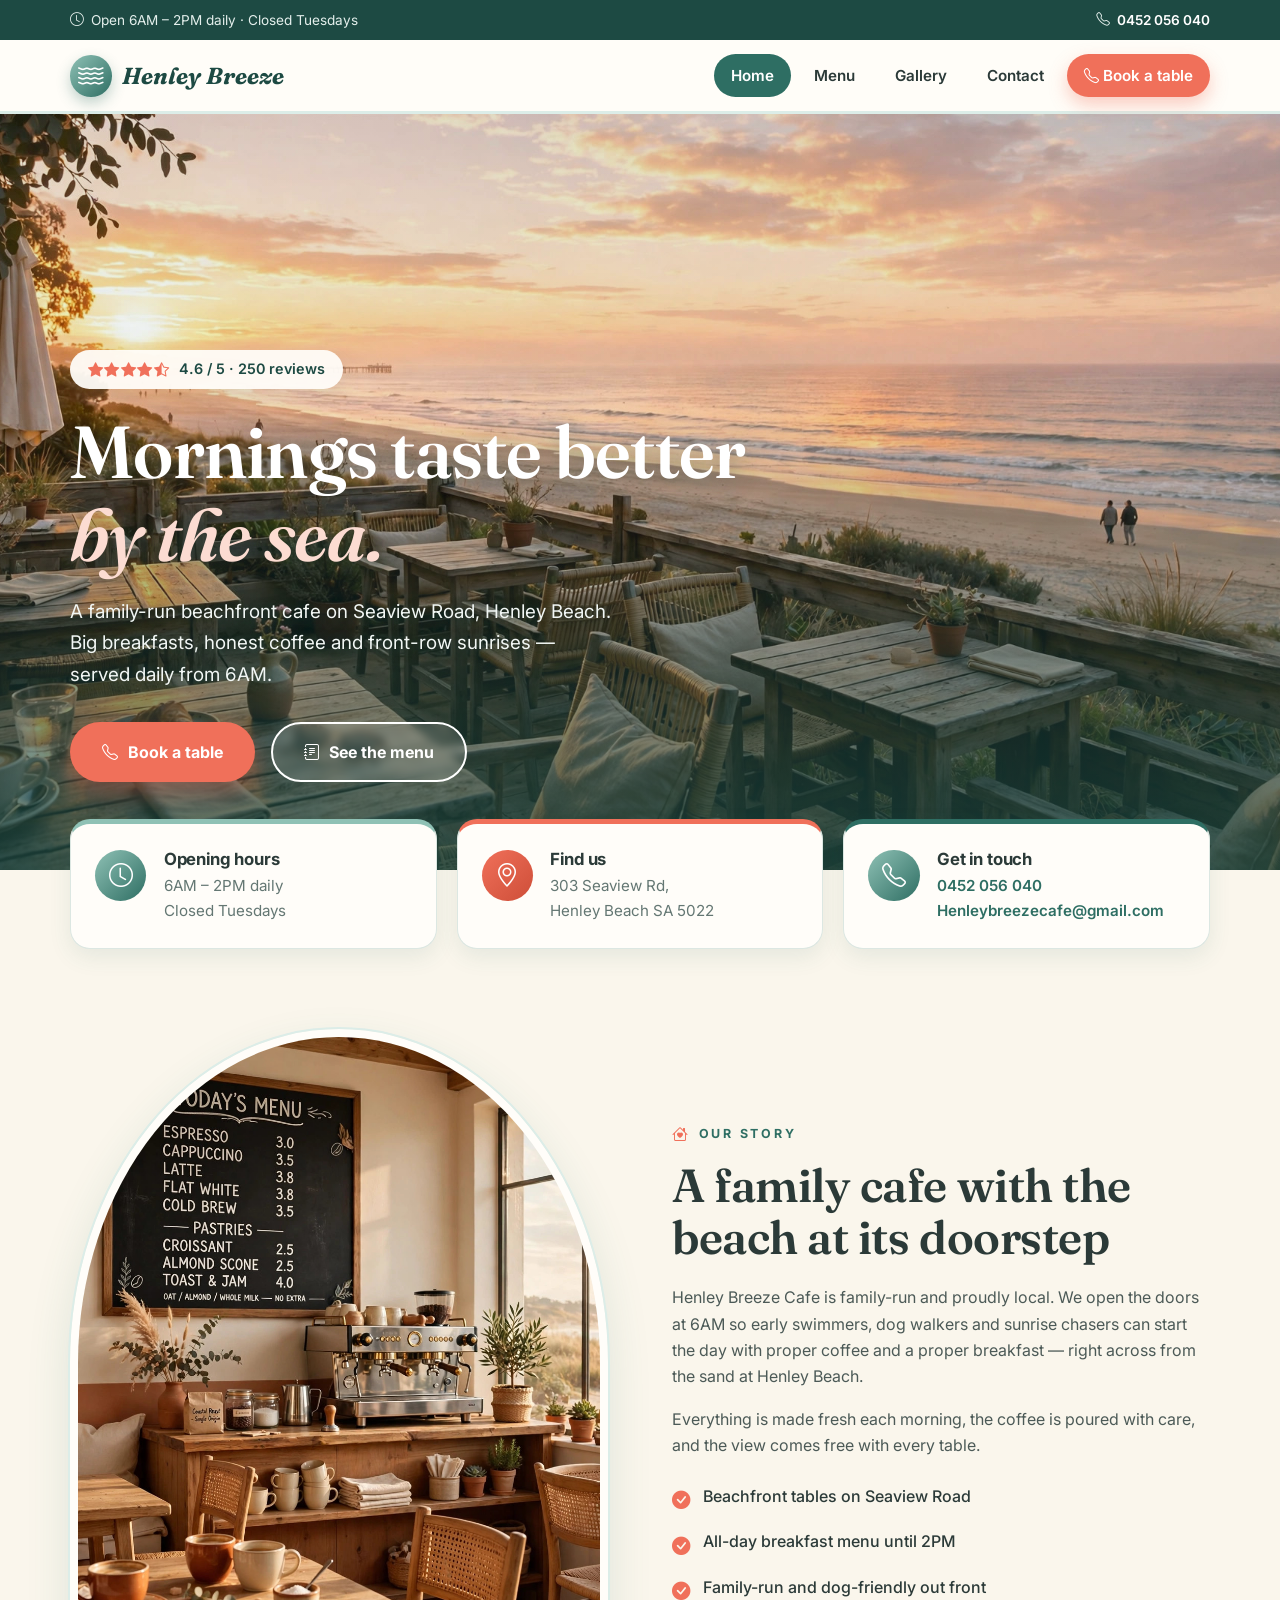
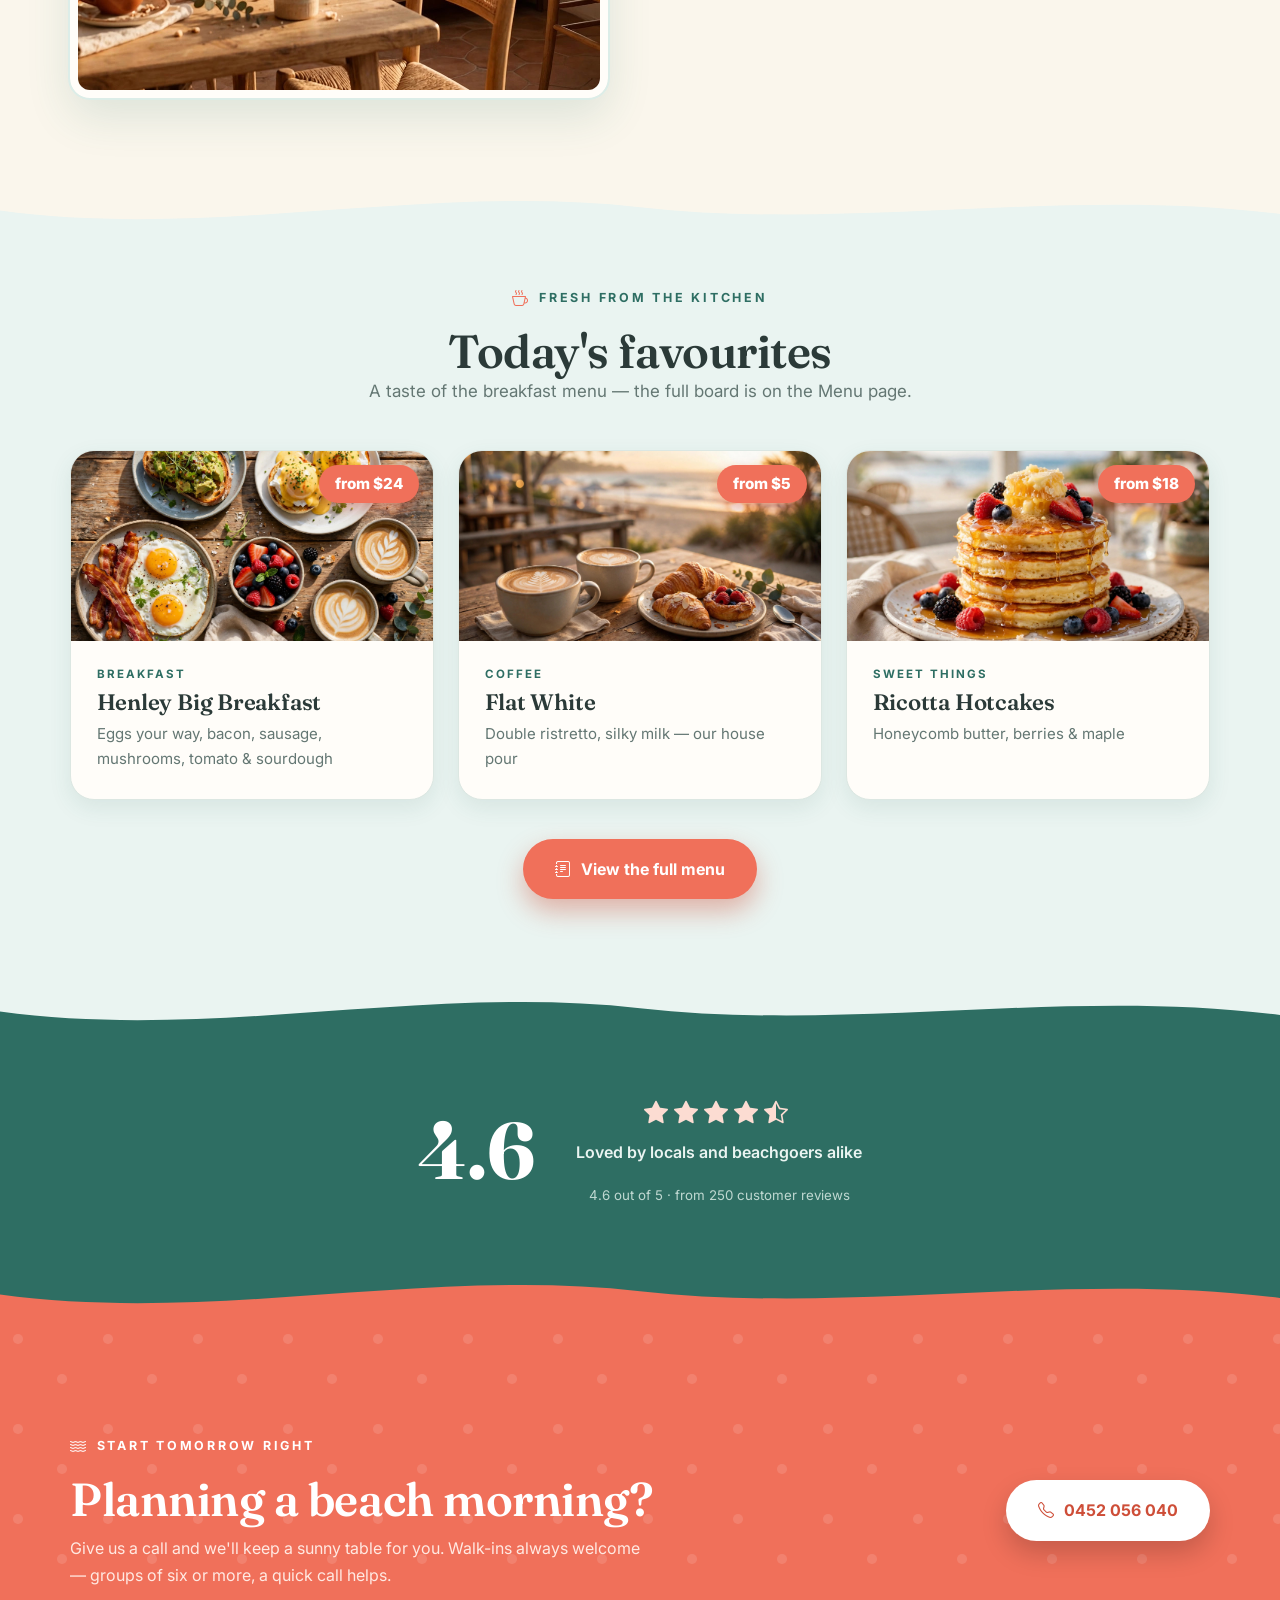
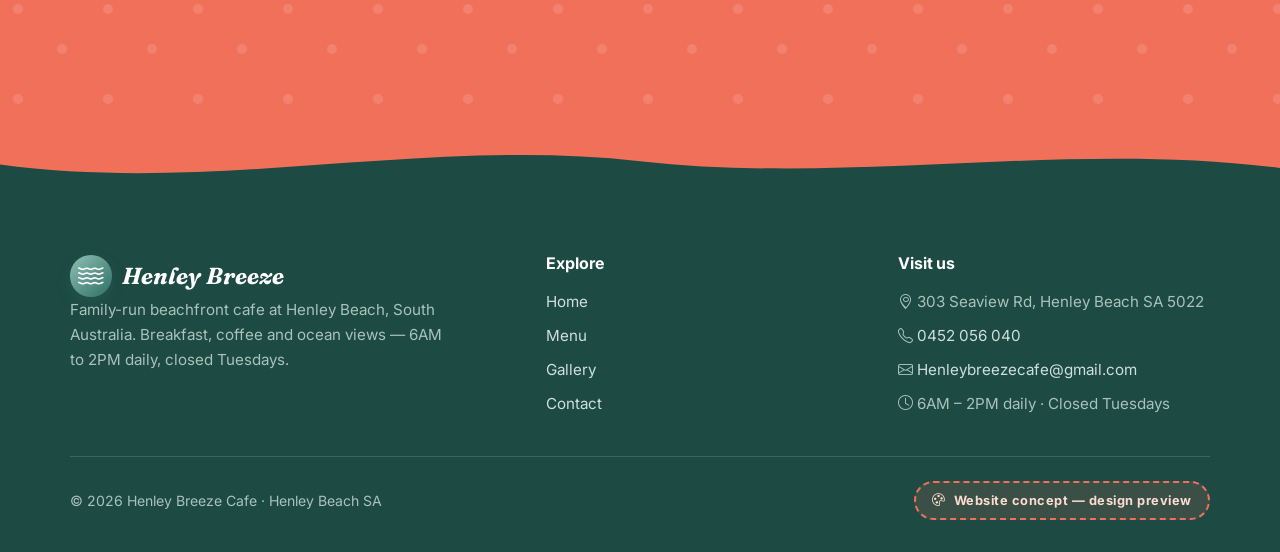
==== index.html @ fc6e66ce "Demo website concept for Henley Breeze Cafe (Henley Beach, SA)" ====
<!DOCTYPE html>
<html lang="en-AU">
<head>
  <meta charset="UTF-8">
  <meta name="viewport" content="width=device-width, initial-scale=1.0">
  <title>Henley Breeze Cafe — Beachfront Breakfast & Coffee | Henley Beach SA</title>
  <meta name="description" content="Henley Breeze Cafe is a family-run beachfront cafe at 303 Seaview Rd, Henley Beach SA. Open 6AM–2PM daily (closed Tuesdays). Breakfast, great coffee and ocean views. Rated 4.6/5 from 250 reviews.">
  <meta property="og:title" content="Henley Breeze Cafe — Beachfront Breakfast & Coffee">
  <meta property="og:description" content="Family-run beachfront cafe on Seaview Rd, Henley Beach. Open 6AM–2PM daily, closed Tuesdays. Rated 4.6/5 from 250 reviews.">
  <meta property="og:type" content="website">
  <meta property="og:image" content="images/hero-sunrise.jpg">
  <link rel="preconnect" href="https://fonts.googleapis.com">
  <link rel="preconnect" href="https://fonts.gstatic.com" crossorigin>
  <link href="https://fonts.googleapis.com/css2?family=Fraunces:ital,opsz,wght@0,9..144,400..700;1,9..144,400..700&family=Inter:wght@400;500;600;700&display=swap" rel="stylesheet">
  <link rel="stylesheet" href="https://cdn.jsdelivr.net/npm/bootstrap-icons@1.11.3/font/bootstrap-icons.min.css">
  <link rel="stylesheet" href="styles.css">
</head>
<body>

  <div class="topbar">
    <div class="container">
      <span><i class="bi bi-clock"></i> Open 6AM – 2PM daily · Closed Tuesdays</span>
      <span><i class="bi bi-telephone"></i> <a href="tel:+61452056040">0452 056 040</a></span>
    </div>
  </div>

  <header class="site-header">
    <div class="container">
      <nav class="nav" aria-label="Main navigation">
        <a class="brand" href="index.html"><i class="bi bi-water"></i> Henley Breeze</a>
        <button class="nav-toggle" aria-label="Open menu" aria-expanded="false"><i class="bi bi-list"></i></button>
        <ul class="nav-links">
          <li><a href="index.html" class="active" aria-current="page">Home</a></li>
          <li><a href="services.html">Menu</a></li>
          <li><a href="gallery.html">Gallery</a></li>
          <li><a href="contact.html">Contact</a></li>
          <li><a href="tel:+61452056040" class="nav-cta"><i class="bi bi-telephone"></i> <span class="cta-label">Book a table</span></a></li>
        </ul>
      </nav>
    </div>
  </header>

  <main>
    <!-- Hero -->
    <section class="hero" aria-label="Welcome to Henley Breeze Cafe">
      <div class="container">
        <div class="hero-content">
          <div class="hero-rating">
            <span class="stars" aria-hidden="true">
              <i class="bi bi-star-fill"></i><i class="bi bi-star-fill"></i><i class="bi bi-star-fill"></i><i class="bi bi-star-fill"></i><i class="bi bi-star-half"></i>
            </span>
            <span>4.6 / 5 · 250 reviews</span>
          </div>
          <h1>Mornings taste better <span class="accent">by the sea.</span></h1>
          <p class="lead">A family-run beachfront cafe on Seaview Road, Henley Beach. Big breakfasts, honest coffee and front-row sunrises — served daily from 6AM.</p>
          <div class="hero-actions">
            <a class="btn btn-primary" href="tel:+61452056040"><i class="bi bi-telephone"></i> Book a table</a>
            <a class="btn btn-ghost" href="services.html"><i class="bi bi-journal-text"></i> See the menu</a>
          </div>
        </div>
      </div>
    </section>

    <!-- Hours / location / contact strip -->
    <section class="info-strip" aria-label="Visit us">
      <div class="container">
        <div class="info-grid">
          <article class="info-card">
            <i class="bi bi-clock"></i>
            <div>
              <h3>Opening hours</h3>
              <p>6AM – 2PM daily<br>Closed Tuesdays</p>
            </div>
          </article>
          <article class="info-card">
            <i class="bi bi-geo-alt"></i>
            <div>
              <h3>Find us</h3>
              <p>303 Seaview Rd,<br>Henley Beach SA 5022</p>
            </div>
          </article>
          <article class="info-card">
            <i class="bi bi-telephone"></i>
            <div>
              <h3>Get in touch</h3>
              <p><a href="tel:+61452056040">0452 056 040</a><br><a href="mailto:Henleybreezecafe@gmail.com">Henleybreezecafe@gmail.com</a></p>
            </div>
          </article>
        </div>
      </div>
    </section>

    <!-- About -->
    <section class="section" aria-labelledby="about-heading">
      <div class="container">
        <div class="about-grid">
          <figure class="about-img">
            <img src="images/cafe-interior.jpg" alt="Warm morning light inside the Henley Breeze Cafe dining room" loading="lazy">
          </figure>
          <div class="about-copy">
            <span class="kicker"><i class="bi bi-house-heart"></i> Our story</span>
            <h2 id="about-heading">A family cafe with the beach at its doorstep</h2>
            <p>Henley Breeze Cafe is family-run and proudly local. We open the doors at 6AM so early swimmers, dog walkers and sunrise chasers can start the day with proper coffee and a proper breakfast — right across from the sand at Henley Beach.</p>
            <p>Everything is made fresh each morning, the coffee is poured with care, and the view comes free with every table.</p>
            <ul class="about-list">
              <li><i class="bi bi-check-circle-fill"></i> Beachfront tables on Seaview Road</li>
              <li><i class="bi bi-check-circle-fill"></i> All-day breakfast menu until 2PM</li>
              <li><i class="bi bi-check-circle-fill"></i> Family-run and dog-friendly out front</li>
            </ul>
          </div>
        </div>
      </div>
    </section>

    <!-- Featured menu cards -->
    <div class="wave-sep" style="color:#EAF4F1" aria-hidden="true"><svg viewBox="0 0 1440 70" preserveAspectRatio="none"><path fill="currentColor" d="M0,38 C240,72 480,6 720,34 C960,62 1200,10 1440,42 L1440,70 L0,70 Z"/></svg></div>
    <section class="section tint" aria-labelledby="menu-teaser-heading" style="padding-top:3rem;">
      <div class="container">
        <div class="section-head center">
          <span class="kicker"><i class="bi bi-cup-hot"></i> Fresh from the kitchen</span>
          <h2 id="menu-teaser-heading">Today's favourites</h2>
          <p>A taste of the breakfast menu — the full board is on the Menu page.</p>
        </div>
        <div class="menu-cards">
          <article class="menu-card">
            <div class="dish-img">
              <img src="images/breakfast-spread.jpg" alt="Breakfast plates with eggs, avocado on sourdough and flat white coffees" loading="lazy">
              <span class="dish-price">from $24</span>
            </div>
            <div class="dish-body">
              <span class="dish-tag">Breakfast</span>
              <h3>Henley Big Breakfast</h3>
              <p>Eggs your way, bacon, sausage, mushrooms, tomato &amp; sourdough</p>
            </div>
          </article>
          <article class="menu-card">
            <div class="dish-img">
              <img src="images/coffee-beach.jpg" alt="Flat white coffees and pastries on a table with the beach in the background" loading="lazy">
              <span class="dish-price">from $5</span>
            </div>
            <div class="dish-body">
              <span class="dish-tag">Coffee</span>
              <h3>Flat White</h3>
              <p>Double ristretto, silky milk — our house pour</p>
            </div>
          </article>
          <article class="menu-card">
            <div class="dish-img">
              <img src="images/hotcakes-berries.jpg" alt="Stack of ricotta hotcakes with berries, honeycomb butter and maple syrup" loading="lazy">
              <span class="dish-price">from $18</span>
            </div>
            <div class="dish-body">
              <span class="dish-tag">Sweet things</span>
              <h3>Ricotta Hotcakes</h3>
              <p>Honeycomb butter, berries &amp; maple</p>
            </div>
          </article>
        </div>
        <div class="menu-cta">
          <a class="btn btn-primary" href="services.html"><i class="bi bi-journal-text"></i> View the full menu</a>
        </div>
      </div>
    </section>
    <div class="wave-sep" style="color:#2E6E63;background:#EAF4F1" aria-hidden="true"><svg viewBox="0 0 1440 70" preserveAspectRatio="none"><path fill="currentColor" d="M0,38 C240,72 480,6 720,34 C960,62 1200,10 1440,42 L1440,70 L0,70 Z"/></svg></div>

    <!-- Rating band -->
    <section class="rating-band" aria-label="Customer rating">
      <div class="container rating-inner">
        <div class="rating-score">4.6</div>
        <div class="rating-detail">
          <div class="stars" aria-label="Rated 4.6 out of 5 stars">
            <i class="bi bi-star-fill"></i><i class="bi bi-star-fill"></i><i class="bi bi-star-fill"></i><i class="bi bi-star-fill"></i><i class="bi bi-star-half"></i>
          </div>
          <p>Loved by locals and beachgoers alike</p>
          <small>4.6 out of 5 · from 250 customer reviews</small>
        </div>
      </div>
    </section>

    <!-- CTA -->
    <div class="wave-sep" style="color:#F0705A;background:#2E6E63" aria-hidden="true"><svg viewBox="0 0 1440 70" preserveAspectRatio="none"><path fill="currentColor" d="M0,38 C240,72 480,6 720,34 C960,62 1200,10 1440,42 L1440,70 L0,70 Z"/></svg></div>
    <section class="section cta-band" aria-label="Book a table" style="padding-top:3rem;">
      <div class="container">
        <div class="cta-card">
          <div>
            <span class="kicker"><i class="bi bi-water"></i> Start tomorrow right</span>
            <h2>Planning a beach morning?</h2>
            <p>Give us a call and we'll keep a sunny table for you. Walk-ins always welcome — groups of six or more, a quick call helps.</p>
          </div>
          <a class="btn btn-primary" href="tel:+61452056040"><i class="bi bi-telephone"></i> 0452 056 040</a>
        </div>
      </div>
    </section>
  </main>
  <div class="wave-sep" style="color:#1D4A43;background:#F0705A" aria-hidden="true"><svg viewBox="0 0 1440 70" preserveAspectRatio="none"><path fill="currentColor" d="M0,38 C240,72 480,6 720,34 C960,62 1200,10 1440,42 L1440,70 L0,70 Z"/></svg></div>

  <footer class="site-footer">
    <div class="container">
      <div class="footer-grid">
        <div class="footer-brand">
          <a class="brand" href="index.html"><i class="bi bi-water"></i> Henley Breeze</a>
          <p>Family-run beachfront cafe at Henley Beach, South Australia. Breakfast, coffee and ocean views — 6AM to 2PM daily, closed Tuesdays.</p>
        </div>
        <nav aria-label="Footer navigation">
          <h3>Explore</h3>
          <ul>
            <li><a href="index.html">Home</a></li>
            <li><a href="services.html">Menu</a></li>
            <li><a href="gallery.html">Gallery</a></li>
            <li><a href="contact.html">Contact</a></li>
          </ul>
        </nav>
        <div>
          <h3>Visit us</h3>
          <ul>
            <li><i class="bi bi-geo-alt"></i> 303 Seaview Rd, Henley Beach SA 5022</li>
            <li><i class="bi bi-telephone"></i> <a href="tel:+61452056040">0452 056 040</a></li>
            <li><i class="bi bi-envelope"></i> <a href="mailto:Henleybreezecafe@gmail.com">Henleybreezecafe@gmail.com</a></li>
            <li><i class="bi bi-clock"></i> 6AM – 2PM daily · Closed Tuesdays</li>
          </ul>
        </div>
      </div>
      <div class="footer-bottom">
        <span>© 2026 Henley Breeze Cafe · Henley Beach SA</span>
        <span class="concept-badge"><i class="bi bi-palette"></i> Website concept — design preview</span>
      </div>
    </div>
  </footer>

<script>
(function(){
  var t=document.querySelector('.nav-toggle'),n=document.querySelector('.nav-links');
  if(t&&n){t.addEventListener('click',function(){var o=n.classList.toggle('open');t.setAttribute('aria-expanded',o);});}
})();
</script>
</body>
</html>
---- styles.css ----
/* ============================================================
   Henley Breeze Cafe — COASTAL concept
   Sandy white + sea-glass blue + coral | Fraunces + Inter
   Wave dividers, menu-forward cards, breezy seaside feel.
   ============================================================ */

:root {
  --sand: #FAF6EC;
  --sand-deep: #F1E8D2;
  --white: #FFFDF9;
  --sea: #8FC1B5;
  --sea-soft: #DCEDE8;
  --sea-tint: #EAF4F1;
  --sea-deep: #2E6E63;
  --sea-dark: #1D4A43;
  --coral: #F0705A;
  --coral-deep: #CE4E38;
  --coral-soft: #FCDCD2;
  --ink: #2B3A38;
  --muted: #647773;
  --line: #DCE7E2;
  --driftwood: #C9A87C;
  --radius: 20px;
  --shadow: 0 18px 45px rgba(46, 110, 99, 0.14);
  --shadow-sm: 0 8px 22px rgba(46, 110, 99, 0.10);
}

* { margin: 0; padding: 0; box-sizing: border-box; }

html { scroll-behavior: smooth; }

body {
  font-family: 'Inter', system-ui, -apple-system, sans-serif;
  background: var(--sand);
  color: var(--ink);
  line-height: 1.65;
  -webkit-font-smoothing: antialiased;
  overflow-x: hidden;
}

img { max-width: 100%; display: block; }

h1, h2, h3, .display {
  font-family: 'Fraunces', Georgia, serif;
  line-height: 1.12;
  letter-spacing: -0.01em;
  color: var(--ink);
}

h1 { font-size: clamp(2.6rem, 6vw, 4.6rem); font-weight: 600; }
h2 { font-size: clamp(1.9rem, 4vw, 2.9rem); font-weight: 600; }
h3 { font-size: 1.35rem; font-weight: 600; }

p { margin-bottom: 1rem; }
p:last-child { margin-bottom: 0; }

a { color: var(--sea-deep); text-decoration: none; }
a:hover { color: var(--coral-deep); }

.container { width: min(1140px, 92%); margin: 0 auto; }

.kicker {
  display: inline-flex; align-items: center; gap: 0.5rem;
  font-size: 0.78rem; font-weight: 700;
  letter-spacing: 0.22em; text-transform: uppercase;
  color: var(--sea-deep);
  margin-bottom: 0.9rem;
}
.kicker .bi { font-size: 1rem; color: var(--coral); }

.section { padding: 5rem 0; }
.section.tint { background: var(--sea-tint); }
.section-head { max-width: 640px; margin-bottom: 2.75rem; }
.section-head.center { text-align: center; margin-left: auto; margin-right: auto; }
.section-head p { color: var(--muted); font-size: 1.06rem; }

/* ---------------- Wave dividers ---------------- */
.wave-sep { display: block; line-height: 0; margin-bottom: -1px; }
.wave-sep svg { width: 100%; height: 60px; display: block; }
.wave-sep.flip svg { transform: scaleY(-1); }

/* ---------------- Top utility bar ---------------- */
.topbar {
  background: var(--sea-dark);
  color: #E4EFEc;
  font-size: 0.85rem;
  padding: 0.55rem 0;
}
.topbar .container {
  display: flex; justify-content: space-between; align-items: center;
  gap: 1rem; flex-wrap: wrap;
}
.topbar span { display: inline-flex; align-items: center; gap: 0.45rem; }
.topbar a { color: #fff; font-weight: 600; }
.topbar a:hover { color: var(--coral-soft); text-decoration: underline; }

/* ---------------- Header / nav ---------------- */
.site-header {
  position: sticky; top: 0; z-index: 50;
  background: rgba(255, 253, 249, 0.94);
  backdrop-filter: blur(10px);
  border-bottom: 3px solid var(--sea-soft);
}
.nav { display: flex; align-items: center; justify-content: space-between; padding: 0.9rem 0; }
.brand {
  display: inline-flex; align-items: center; gap: 0.65rem;
  font-family: 'Fraunces', serif; font-size: 1.45rem; font-weight: 700;
  color: var(--sea-dark); font-style: italic;
}
.brand .bi {
  font-size: 1.6rem; color: #fff;
  background: linear-gradient(135deg, var(--sea), var(--sea-deep));
  width: 2.6rem; height: 2.6rem; border-radius: 50%;
  display: inline-flex; align-items: center; justify-content: center;
  box-shadow: 0 6px 14px rgba(46,110,99,.3);
}
.nav-links { display: flex; list-style: none; gap: 0.4rem; align-items: center; }
.nav-links a {
  display: inline-block; padding: 0.55rem 1.05rem; border-radius: 999px;
  font-weight: 600; font-size: 0.95rem; color: var(--ink);
}
.nav-links a:hover { background: var(--sea-soft); color: var(--sea-dark); }
.nav-links a.active { background: var(--sea-deep); color: #fff; }
.nav-toggle {
  display: none;
  background: var(--sea-soft);
  border: 2px solid var(--sea);
  color: var(--sea-dark);
  font-size: 1.5rem;
  line-height: 1;
  border-radius: 14px;
  padding: 0.5rem 0.85rem;
  cursor: pointer;
}
.nav-cta {
  background: var(--coral); color: #fff !important; border-radius: 999px;
  box-shadow: 0 8px 18px rgba(240,112,90,.35);
}
.nav-cta:hover { background: var(--coral-deep) !important; color: #fff !important; }

/* ---------------- Hero: full-bleed beach ---------------- */
.hero {
  position: relative;
  min-height: 84vh;
  display: flex; align-items: flex-end;
  background: url('images/hero-sunrise.jpg') center 62% / cover no-repeat;
  overflow: hidden;
}
.hero::before {
  content: ""; position: absolute; inset: 0;
  background: linear-gradient(180deg,
    rgba(29,74,67,0.12) 0%,
    rgba(29,74,67,0.05) 40%,
    rgba(29,74,67,0.78) 100%);
}
.hero-content { position: relative; z-index: 2; max-width: 680px; padding: 0 0 5.5rem; }
.hero h1 { color: #fff; text-shadow: 0 3px 24px rgba(29,74,67,.45); }
.hero h1 .accent { color: var(--coral-soft); font-style: italic; }
.hero p.lead { font-size: 1.18rem; color: #F2F7F5; margin: 1.25rem 0 2rem; max-width: 34rem; text-shadow: 0 2px 12px rgba(29,74,67,.5); }
.hero-rating {
  display: inline-flex; align-items: center; gap: 0.55rem;
  background: rgba(255, 253, 249, 0.94);
  border-radius: 999px;
  padding: 0.45rem 1.1rem; font-size: 0.9rem; font-weight: 600;
  margin-bottom: 1.4rem; box-shadow: var(--shadow-sm); color: var(--sea-dark);
}
.hero-rating .stars { color: var(--coral); font-size: 0.95rem; letter-spacing: 0.1em; }

.btn {
  display: inline-flex; align-items: center; gap: 0.6rem;
  padding: 0.95rem 1.9rem; border-radius: 999px;
  font-weight: 700; font-size: 1rem; border: 2px solid transparent;
  cursor: pointer; transition: transform 0.15s ease, box-shadow 0.15s ease, background 0.15s ease;
}
.btn:hover { transform: translateY(-2px); }
.btn-primary { background: var(--coral); color: #fff; box-shadow: 0 12px 26px rgba(206,78,56,0.4); }
.btn-primary:hover { background: var(--coral-deep); color: #fff; }
.btn-ghost { background: rgba(255,253,249,.14); border-color: #fff; color: #fff; backdrop-filter: blur(4px); }
.btn-ghost:hover { background: #fff; color: var(--sea-dark); }
.hero-actions { display: flex; gap: 1rem; flex-wrap: wrap; }

/* ---------------- Info strip cards ---------------- */
.info-strip { margin-top: -3.2rem; position: relative; z-index: 5; }
.info-grid { display: grid; grid-template-columns: repeat(3, 1fr); gap: 1.25rem; }
.info-card {
  background: var(--white); border: 1px solid var(--line);
  border-radius: var(--radius); padding: 1.6rem 1.5rem;
  box-shadow: var(--shadow-sm);
  display: flex; gap: 1.1rem; align-items: flex-start;
  border-top: 5px solid var(--sea);
}
.info-card:nth-child(2) { border-top-color: var(--coral); }
.info-card:nth-child(3) { border-top-color: var(--sea-deep); }
.info-card .bi {
  font-size: 1.5rem; color: #fff;
  background: linear-gradient(135deg, var(--sea), var(--sea-deep));
  width: 3.2rem; height: 3.2rem; flex: 0 0 3.2rem;
  border-radius: 50%; display: inline-flex; align-items: center; justify-content: center;
}
.info-card:nth-child(2) .bi { background: linear-gradient(135deg, var(--coral), var(--coral-deep)); }
.info-card h3 { font-size: 1.05rem; font-family: 'Inter', sans-serif; font-weight: 700; margin-bottom: 0.25rem; }
.info-card p { font-size: 0.95rem; color: var(--muted); margin: 0; overflow-wrap: anywhere; }
.info-card > div { min-width: 0; }
.info-card a { font-weight: 600; }

/* ---------------- About ---------------- */
.about-grid { display: grid; grid-template-columns: 1fr 1fr; gap: 4rem; align-items: center; }
.about-img {
  border-radius: 50% 50% var(--radius) var(--radius);
  overflow: hidden; box-shadow: var(--shadow);
  border: 8px solid var(--white); outline: 2px solid var(--sea-soft);
}
.about-img img { aspect-ratio: 4 / 5; object-fit: cover; width: 100%; }
.about-copy .kicker { margin-bottom: 0.8rem; }
.about-copy h2 { margin-bottom: 1.25rem; }
.about-copy h2 em { font-style: italic; color: var(--sea-deep); }
.about-copy p { color: #4c5a57; }
.about-list { list-style: none; margin-top: 1.5rem; display: grid; gap: 0.8rem; }
.about-list li { display: flex; gap: 0.8rem; align-items: flex-start; font-weight: 500; }
.about-list .bi { color: var(--coral); font-size: 1.15rem; margin-top: 0.15rem; }

/* ---------------- Featured menu cards (home) ---------------- */
.menu-cards { display: grid; grid-template-columns: repeat(3, 1fr); gap: 1.5rem; }
.menu-card {
  background: var(--white); border: 1px solid var(--line);
  border-radius: 24px; overflow: hidden; box-shadow: var(--shadow-sm);
  transition: transform .2s ease, box-shadow .2s ease;
  display: flex; flex-direction: column;
}
.menu-card:hover { transform: translateY(-6px); box-shadow: var(--shadow); }
.menu-card .dish-img { height: 190px; overflow: hidden; position: relative; }
.menu-card .dish-img img { width: 100%; height: 100%; object-fit: cover; transition: transform .4s ease; }
.menu-card:hover .dish-img img { transform: scale(1.06); }
.dish-price {
  position: absolute; top: 14px; right: 14px;
  background: var(--coral); color: #fff;
  font-weight: 800; font-size: 0.95rem;
  border-radius: 999px; padding: 0.4rem 1rem;
  box-shadow: 0 6px 14px rgba(206,78,56,.4);
}
.menu-card .dish-body { padding: 1.5rem 1.6rem 1.7rem; }
.menu-card .dish-tag {
  font-size: 0.72rem; font-weight: 700; letter-spacing: 0.18em; text-transform: uppercase;
  color: var(--sea-deep); margin-bottom: 0.4rem; display: block;
}
.menu-card h3 { font-size: 1.4rem; margin-bottom: 0.45rem; }
.menu-card p { color: var(--muted); font-size: 0.94rem; margin: 0; }
.menu-cta { text-align: center; margin-top: 2.4rem; }

/* ---------------- Seaside menu board (menu page, light restyle) ---------------- */
.chalkboard {
  background: var(--white);
  border-radius: 26px;
  padding: clamp(2rem, 5vw, 4rem);
  color: var(--ink);
  box-shadow: var(--shadow);
  border: 10px solid var(--driftwood);
  outline: 2px solid var(--sea-soft);
  position: relative;
}
.chalkboard::before {
  content: ""; position: absolute; inset: 14px;
  border: 2px dashed var(--sea-soft); border-radius: 14px;
  pointer-events: none;
}
.chalk-head { text-align: center; margin-bottom: 2.5rem; position: relative; }
.chalk-head .kicker { color: var(--coral-deep); }
.chalk-head h2 { color: var(--sea-dark); font-style: italic; font-size: clamp(2.2rem, 5vw, 3.2rem); font-weight: 600; }
.chalk-head p { color: var(--muted); font-size: 0.95rem; }
.chalk-cols { display: grid; grid-template-columns: repeat(3, 1fr); gap: 2.5rem; position: relative; }
.chalk-col h3 {
  font-size: 1.5rem; font-weight: 600; font-style: italic;
  color: var(--sea-deep); margin-bottom: 1.1rem;
  border-bottom: 3px solid var(--coral-soft); padding-bottom: 0.5rem;
  display: flex; align-items: center; gap: .6rem;
}
.chalk-col h3 .bi { color: var(--coral); }
.chalk-item { margin-bottom: 1.15rem; }
.chalk-item .row { display: flex; justify-content: space-between; align-items: baseline; gap: 0.75rem; }
.chalk-item .name { font-family: 'Fraunces', serif; font-size: 1.12rem; font-weight: 600; }
.chalk-item .price { font-weight: 800; color: var(--coral-deep); white-space: nowrap; font-size: 0.98rem; background: var(--coral-soft); border-radius: 999px; padding: .15rem .8rem; }
.chalk-item .desc { color: var(--muted); font-size: 0.88rem; }
.chalk-note { text-align: center; margin-top: 2.5rem; color: var(--muted); font-size: 0.88rem; font-style: italic; position: relative; }
.chalk-cta { text-align: center; margin-top: 1.75rem; position: relative; }

/* ---------------- Rating band ---------------- */
.rating-band { background: var(--sea-deep); }
.rating-inner {
  display: flex; align-items: center; justify-content: center; gap: 2.5rem;
  text-align: center; flex-wrap: wrap; padding: 3.4rem 0;
}
.rating-score { font-family: 'Fraunces', serif; font-size: clamp(3.4rem, 7vw, 5rem); font-weight: 700; color: #fff; line-height: 1; }
.rating-detail .stars { color: var(--coral-soft); font-size: 1.5rem; letter-spacing: 0.25em; }
.rating-detail p { margin-top: 0.4rem; font-weight: 600; color: #EAF4F1; }
.rating-detail small { color: #BFD8D1; }

/* ---------------- CTA band ---------------- */
.cta-band { background: var(--coral); position: relative; overflow: hidden; }
.cta-band::before {
  content: ""; position: absolute; inset: 0; pointer-events: none;
  background: url("data:image/svg+xml,%3Csvg xmlns='http://www.w3.org/2000/svg' width='90' height='90' viewBox='0 0 90 90'%3E%3Ccircle cx='18' cy='18' r='5' fill='%23ffffff' fill-opacity='0.12'/%3E%3Ccircle cx='62' cy='58' r='5' fill='%23ffffff' fill-opacity='0.12'/%3E%3C/svg%3E");
}
.cta-card {
  position: relative;
  padding: clamp(2.5rem, 5vw, 4rem) 0;
  display: flex; align-items: center; justify-content: space-between; gap: 2rem;
  flex-wrap: wrap;
}
.cta-card h2 { margin-bottom: 0.6rem; color: #fff; }
.cta-card p { color: #FFE9E2; max-width: 36rem; }
.cta-card .kicker { color: #fff; }
.cta-card .kicker .bi { color: #fff; }
.cta-card .btn-primary { background: #fff; color: var(--coral-deep); box-shadow: 0 12px 26px rgba(0,0,0,.18); }
.cta-card .btn-primary:hover { background: var(--sea-dark); color: #fff; }

/* ---------------- Menu page ---------------- */
.page-hero {
  background: linear-gradient(180deg, var(--sea-tint), var(--sand));
  padding: 4.5rem 0 3.5rem; text-align: center;
}
.page-hero h1 { margin-bottom: 0.8rem; }
.page-hero h1 em { font-style: italic; color: var(--sea-deep); }
.page-hero p { color: var(--muted); max-width: 40rem; margin: 0 auto; }
.menu-note {
  display: flex; gap: 0.8rem; align-items: flex-start;
  background: var(--sea-tint); border: 2px dashed var(--sea);
  border-radius: var(--radius); padding: 1.1rem 1.4rem;
  margin: 2.5rem 0 0; font-size: 0.92rem; color: var(--sea-dark);
}
.menu-note .bi { color: var(--sea-deep); font-size: 1.2rem; }

/* ---------------- Gallery ---------------- */
.gallery-grid {
  display: grid; grid-template-columns: repeat(2, 1fr); gap: 1.5rem;
}
.g-item {
  position: relative; border-radius: 26px; overflow: hidden;
  box-shadow: var(--shadow-sm); border: 6px solid var(--white);
  background: var(--white);
}
.g-item img { width: 100%; aspect-ratio: 16 / 10; object-fit: cover; transition: transform 0.4s ease; }
.g-item:hover img { transform: scale(1.04); }
.g-item figcaption {
  position: absolute; left: 0; right: 0; bottom: 0;
  padding: 2.2rem 1.4rem 1.1rem; color: #fff;
  background: linear-gradient(transparent, rgba(29, 74, 67, 0.88));
  font-weight: 600; font-size: 0.98rem;
  display: flex; align-items: center; gap: 0.6rem;
}
.g-item figcaption .bi { color: var(--coral-soft); }
.g-item.wide { grid-column: 1 / -1; }
.g-item.wide img { aspect-ratio: 21 / 9; }

/* ---------------- Contact ---------------- */
.contact-grid { display: grid; grid-template-columns: 1fr 1fr; gap: 1.5rem; margin-bottom: 3rem; }
.contact-card {
  background: var(--white); border: 1px solid var(--line);
  border-radius: var(--radius); padding: 2rem; box-shadow: var(--shadow-sm);
  border-top: 5px solid var(--sea);
}
.contact-card:nth-child(2) { border-top-color: var(--coral); }
.contact-card .bi {
  font-size: 1.6rem; color: #fff;
  background: linear-gradient(135deg, var(--sea), var(--sea-deep));
  width: 3.4rem; height: 3.4rem; border-radius: 50%;
  display: inline-flex; align-items: center; justify-content: center; margin-bottom: 1rem;
}
.contact-card:nth-child(2) > .bi { background: linear-gradient(135deg, var(--coral), var(--coral-deep)); }
.contact-card h3 { margin-bottom: 0.5rem; font-family: 'Inter', sans-serif; font-size: 1.1rem; }
.contact-card p { color: var(--muted); margin-bottom: 0.75rem; }
.contact-card .big-link { font-size: 1.25rem; font-weight: 700; color: var(--sea-deep); word-break: break-all; }
.contact-card .big-link:hover { color: var(--coral-deep); }

.hours-table { width: 100%; border-collapse: collapse; margin-top: 0.5rem; }
.hours-table th, .hours-table td { text-align: left; padding: 0.75rem 0.4rem; border-bottom: 2px dotted var(--line); font-size: 0.98rem; }
.hours-table th { font-weight: 600; }
.hours-table td:last-child, .hours-table th:last-child { text-align: right; }
.hours-table tr.closed td { color: var(--coral-deep); font-weight: 600; }
.hours-table tr.today { background: var(--coral-soft); }

.map-wrap {
  border-radius: var(--radius); overflow: hidden;
  border: 2px solid var(--sea-soft); box-shadow: var(--shadow-sm);
}
.map-wrap iframe { width: 100%; height: 380px; border: 0; display: block; }

/* ---------------- Footer ---------------- */
.site-footer {
  background: var(--sea-dark); color: #CFE0DA;
  padding: 4rem 0 2rem; margin-top: 0;
}
.footer-grid { display: grid; grid-template-columns: 1.4fr 1fr 1fr; gap: 2.5rem; margin-bottom: 2.5rem; }
.footer-grid h3 { font-family: 'Inter', sans-serif; font-size: 1rem; font-weight: 700; margin-bottom: 1rem; color: #fff; }
.footer-grid ul { list-style: none; display: grid; gap: 0.55rem; font-size: 0.95rem; color: #A9C2BA; }
.footer-grid a { color: #CFE0DA; }
.footer-grid a:hover { color: var(--coral-soft); }
.footer-brand .brand { color: #fff; }
.footer-brand p { color: #A9C2BA; font-size: 0.95rem; max-width: 24rem; }
.footer-bottom {
  border-top: 1px solid rgba(255,255,255,.14); padding-top: 1.5rem;
  display: flex; justify-content: space-between; align-items: center; gap: 1rem; flex-wrap: wrap;
  font-size: 0.88rem; color: #A9C2BA;
}
.concept-badge {
  display: inline-flex; align-items: center; gap: 0.5rem;
  background: rgba(240,112,90,.14); color: var(--coral-soft);
  border: 2px dashed var(--coral);
  font-weight: 700; font-size: 0.8rem; letter-spacing: 0.04em;
  padding: 0.45rem 1rem; border-radius: 999px;
}

/* ---------------- Responsive ---------------- */
@media (max-width: 900px) {
  .section { padding: 4rem 0; }
  .info-grid { grid-template-columns: 1fr; }
  .info-strip { margin-top: -2rem; }
  .about-grid { grid-template-columns: 1fr; gap: 2.5rem; }
  .about-img { max-width: 420px; margin: 0 auto; }
  .chalk-cols { grid-template-columns: 1fr; gap: 2rem; }
  .menu-cards { grid-template-columns: 1fr; max-width: 520px; margin: 0 auto; }
  .gallery-grid { grid-template-columns: 1fr; }
  .g-item.wide img { aspect-ratio: 16 / 10; }
  .contact-grid { grid-template-columns: 1fr; }
  .footer-grid { grid-template-columns: 1fr 1fr; }
  .nav-links { gap: 0.15rem; }
  .nav-links a { padding: 0.5rem 0.8rem; font-size: 0.88rem; }
  .nav-cta span.cta-label { display: none; }
}

@media (max-width: 600px) {
  .hero { min-height: 70vh; }
  .hero-content { padding-bottom: 4.5rem; }
  .topbar .container { justify-content: center; text-align: center; }
  .brand { font-size: 1.2rem; }
  .rating-inner { gap: 1.25rem; }
  .cta-card { flex-direction: column; align-items: flex-start; }
  .footer-grid { grid-template-columns: 1fr; }
  .chalkboard { border-width: 6px; }
  .wave-sep svg { height: 40px; }
}

/* ---------------- Mobile nav (hamburger) ---------------- */
@media (max-width: 768px) {
  .nav { position: relative; flex-wrap: nowrap; }
  .nav-toggle {
    display: inline-flex; align-items: center; justify-content: center;
    min-width: 44px; min-height: 44px;
  }
  .nav-links {
    display: none;
    position: absolute; top: 100%; left: 0; right: 0;
    flex-direction: column; align-items: stretch; gap: 0.25rem;
    width: 100%; overflow: visible;
    background: var(--white);
    border: 2px solid var(--sea-soft); border-radius: var(--radius);
    box-shadow: var(--shadow);
    padding: 0.9rem; margin-top: 0.5rem;
    z-index: 60;
  }
  .nav-links.open { display: flex; }
  .nav-links a { display: block; text-align: left; padding: 0.8rem 1rem; }
  .nav-links .nav-cta { text-align: center; }
}

/* ---------------- Mobile image caps ---------------- */
@media (max-width: 768px){
  .menu-card .dish-img{ height:170px; max-height:220px; }
  .about-img img{ max-height:340px; }
  .g-item img{ max-height:300px; }
  .g-item.wide img{ aspect-ratio:16/10; }
  .hero h1{ font-size:clamp(2.3rem,10vw,3.2rem); }
}
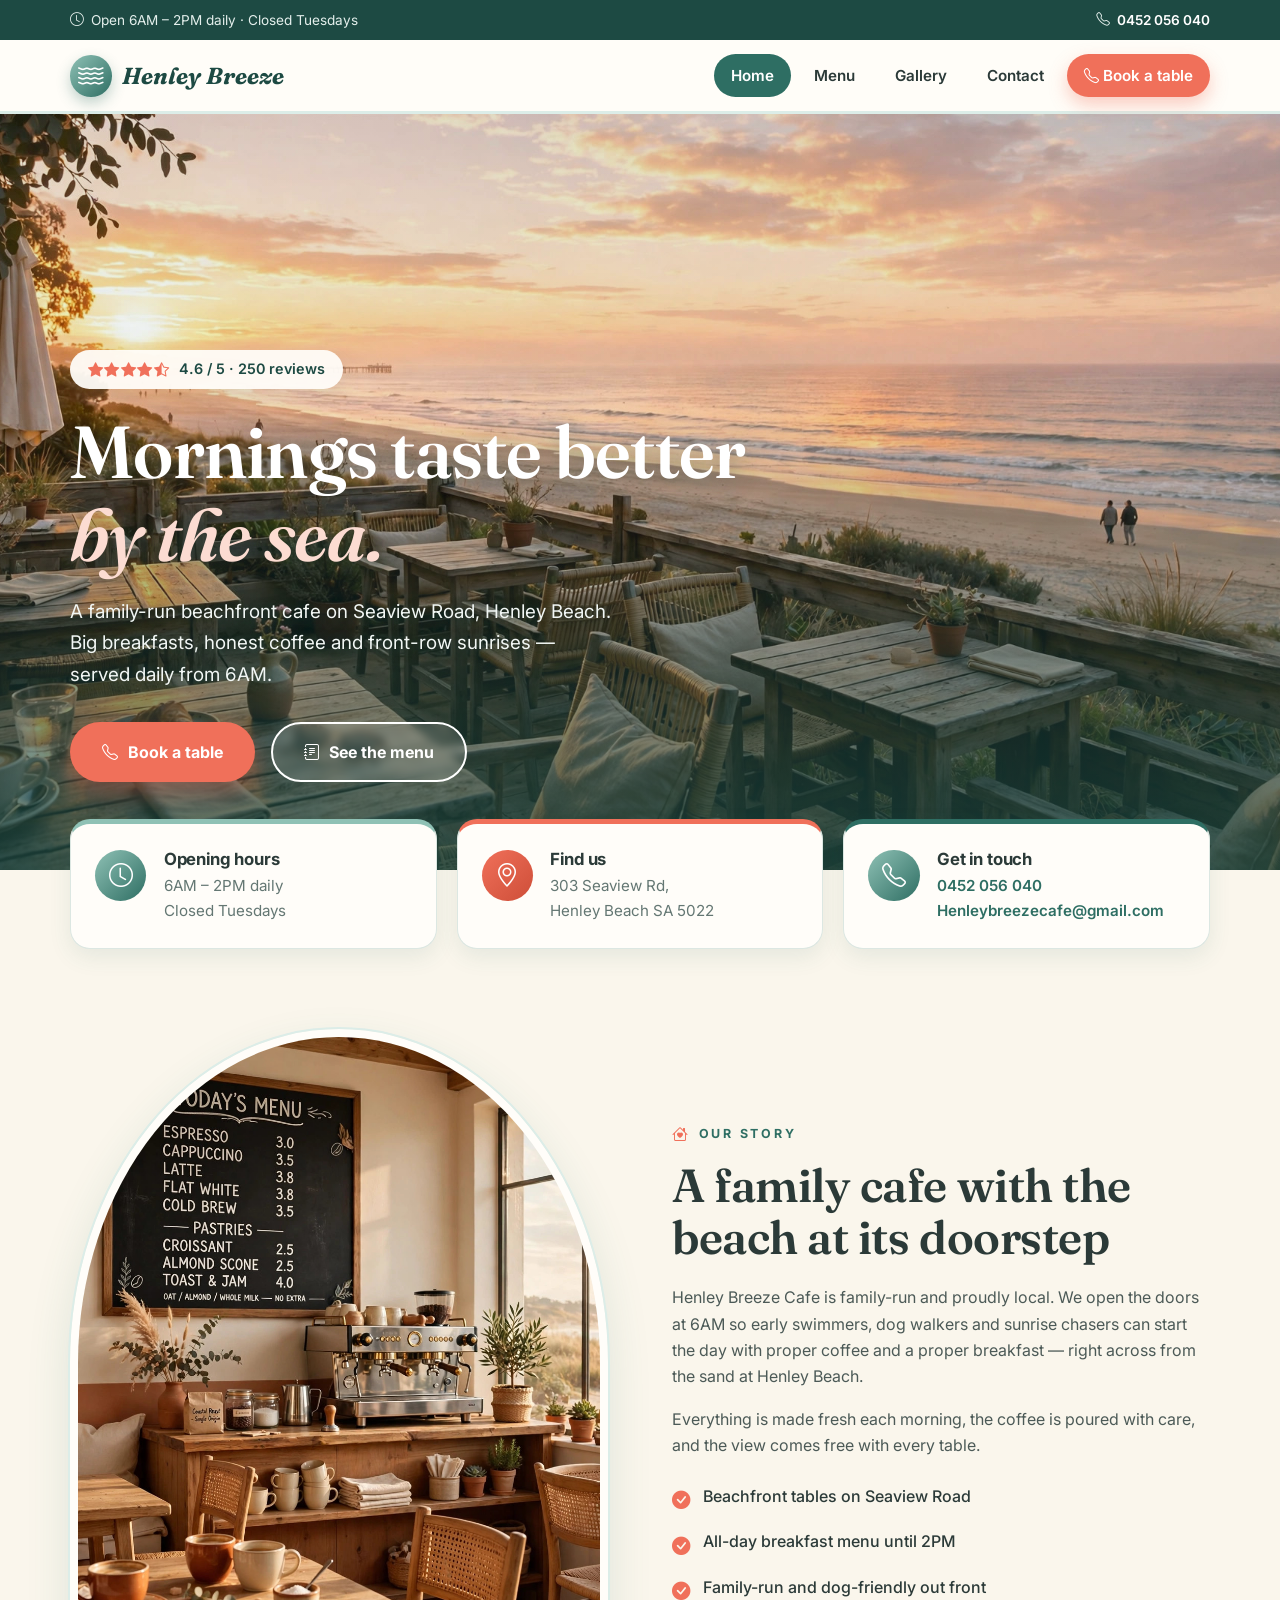
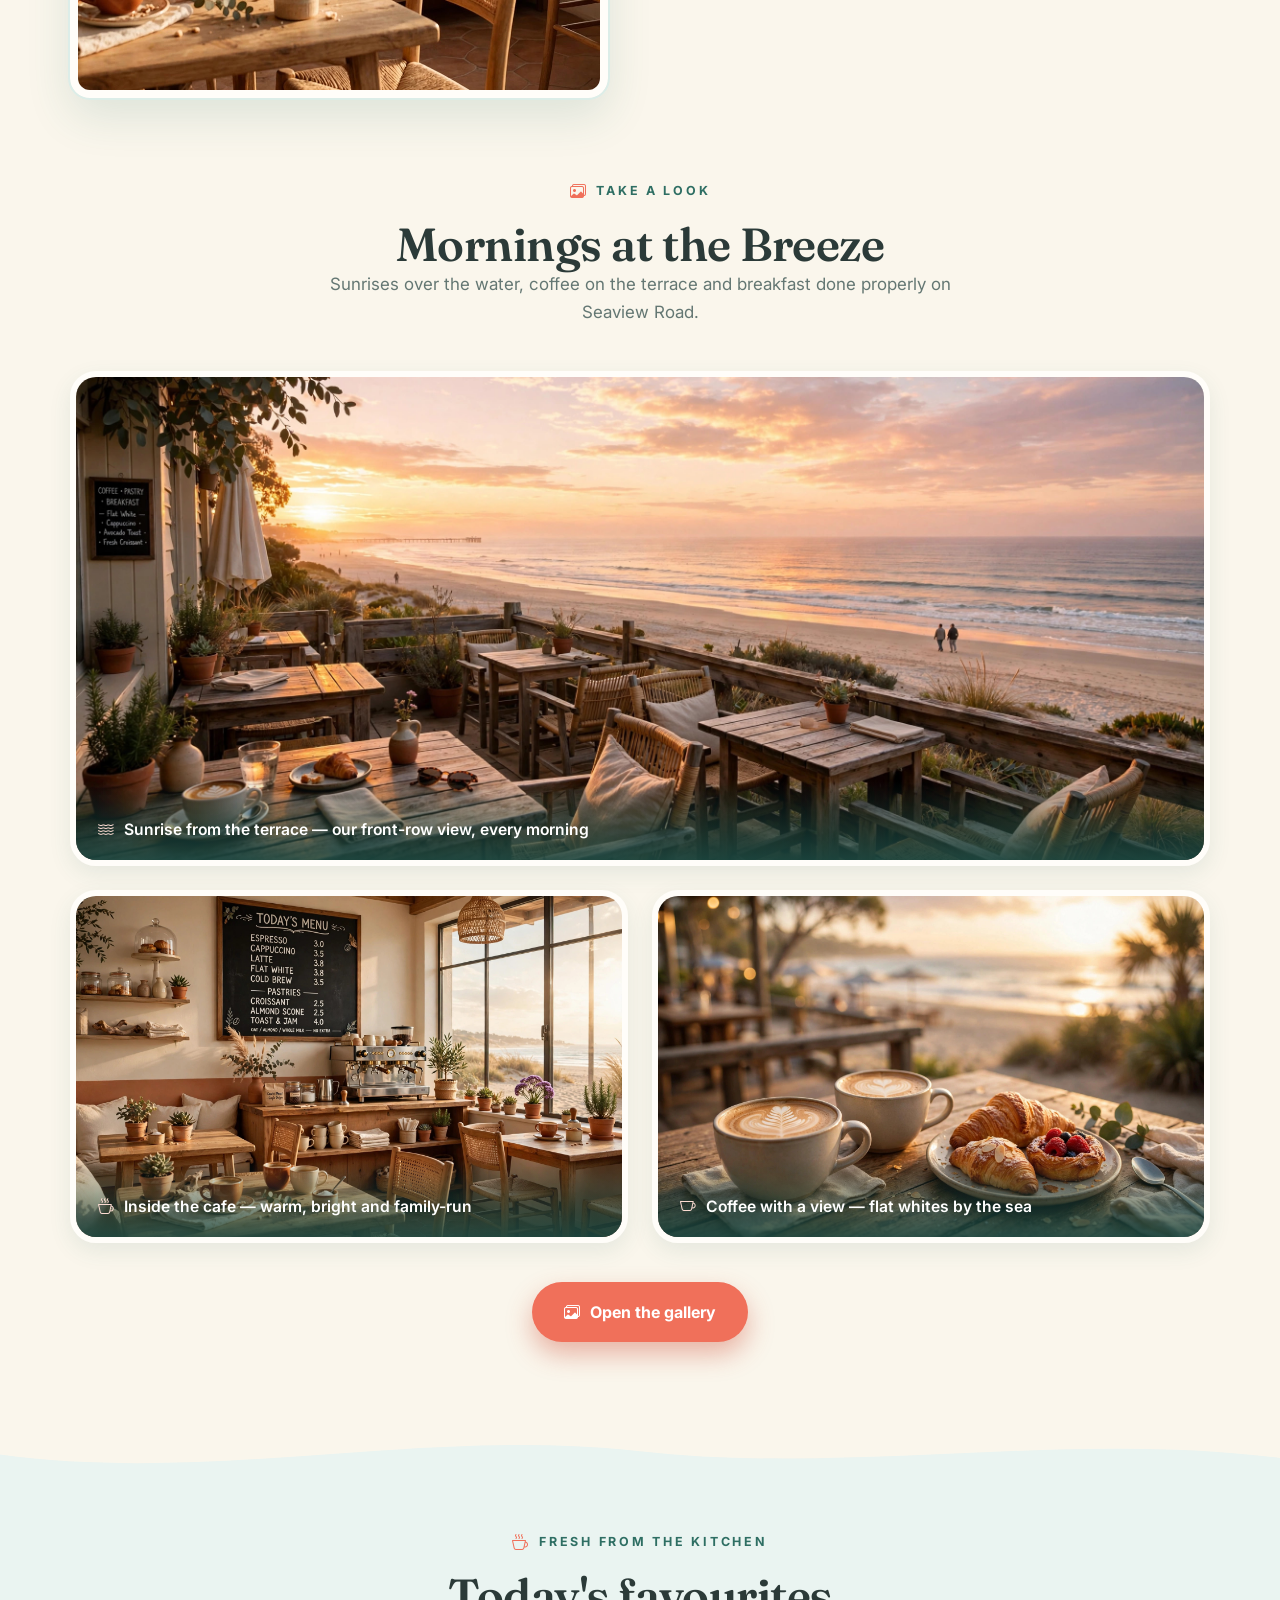
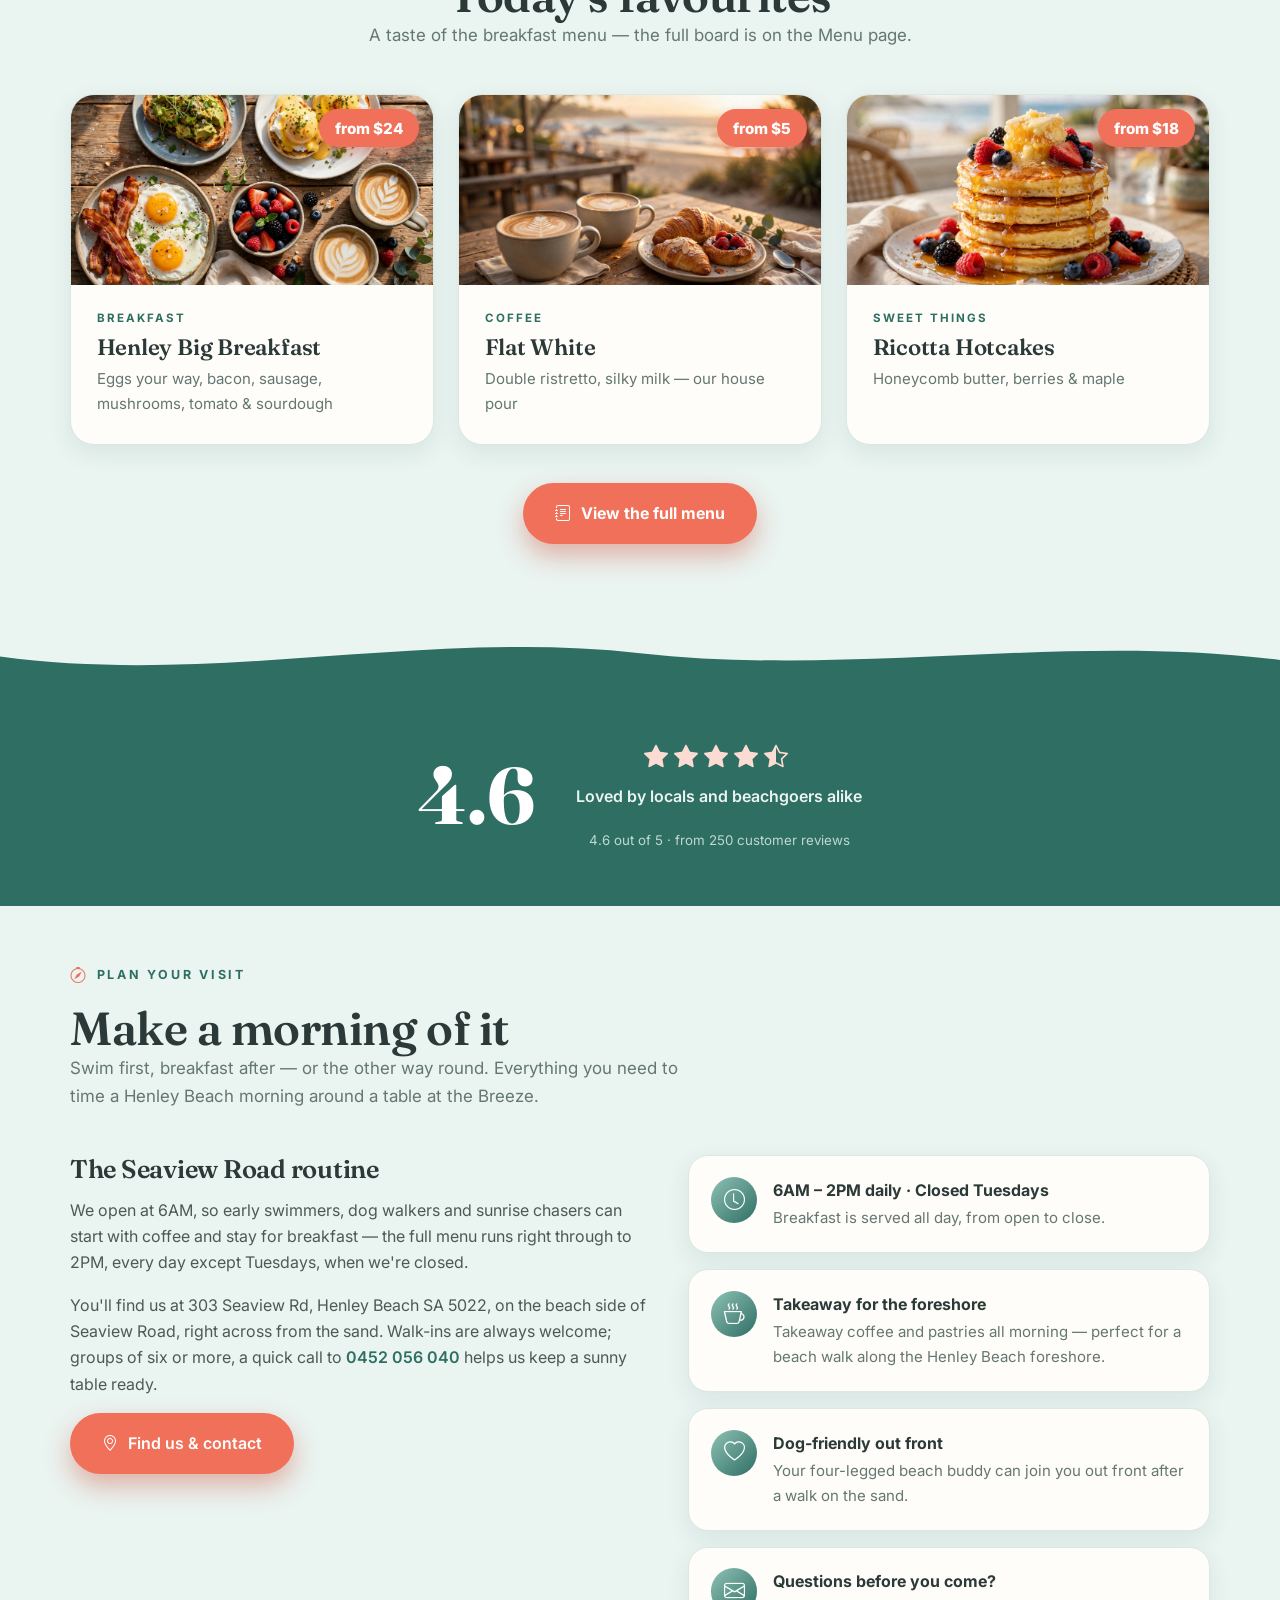
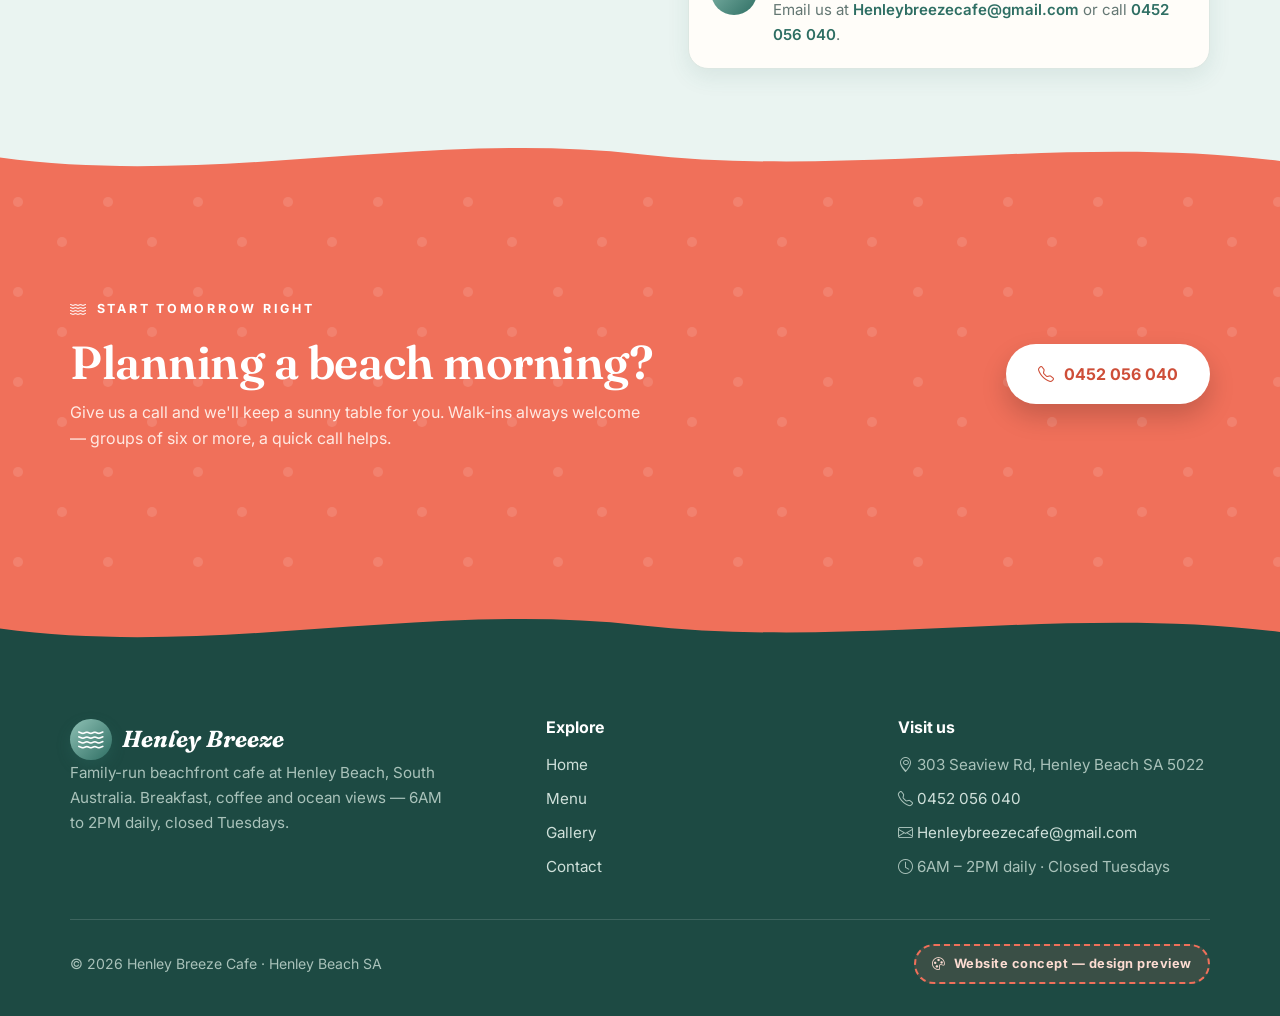
==== commit 82818f0e: "Demo website concept for Henley Breeze Cafe (Henley Beach, SA)" ====
--- a/index.html
+++ b/index.html
@@ -112,6 +112,34 @@
       </div>
     </section>
 
+    <!-- Gallery preview — the beachfront, in frames (leads before the menu) -->
+    <section class="section" aria-labelledby="gallery-preview-heading" style="padding-top:0;">
+      <div class="container">
+        <div class="section-head center">
+          <span class="kicker"><i class="bi bi-images"></i> Take a look</span>
+          <h2 id="gallery-preview-heading">Mornings at the Breeze</h2>
+          <p>Sunrises over the water, coffee on the terrace and breakfast done properly on Seaview Road.</p>
+        </div>
+        <div class="gallery-grid">
+          <figure class="g-item wide">
+            <img src="images/hero-sunrise.jpg" alt="Sunrise over Henley Beach viewed from the Henley Breeze Cafe terrace" loading="lazy">
+            <figcaption><i class="bi bi-water"></i> Sunrise from the terrace — our front-row view, every morning</figcaption>
+          </figure>
+          <figure class="g-item">
+            <img src="images/cafe-interior.jpg" alt="Morning light inside the Henley Breeze Cafe dining room" loading="lazy">
+            <figcaption><i class="bi bi-cup-hot"></i> Inside the cafe — warm, bright and family-run</figcaption>
+          </figure>
+          <figure class="g-item">
+            <img src="images/coffee-beach.jpg" alt="Flat white coffees and pastries on a table with the beach in the background" loading="lazy">
+            <figcaption><i class="bi bi-cup"></i> Coffee with a view — flat whites by the sea</figcaption>
+          </figure>
+        </div>
+        <div class="menu-cta">
+          <a class="btn btn-primary" href="gallery.html"><i class="bi bi-images"></i> Open the gallery</a>
+        </div>
+      </div>
+    </section>
+
     <!-- Featured menu cards -->
     <div class="wave-sep" style="color:#EAF4F1" aria-hidden="true"><svg viewBox="0 0 1440 70" preserveAspectRatio="none"><path fill="currentColor" d="M0,38 C240,72 480,6 720,34 C960,62 1200,10 1440,42 L1440,70 L0,70 Z"/></svg></div>
     <section class="section tint" aria-labelledby="menu-teaser-heading" style="padding-top:3rem;">
@@ -177,8 +205,33 @@
       </div>
     </section>
 
+    <!-- Plan your visit — practical beach-morning planner -->
+    <section class="section tint" aria-labelledby="visit-plan-heading" style="padding-top:3.5rem;padding-bottom:3.5rem;">
+      <div class="container">
+        <div class="section-head">
+          <span class="kicker"><i class="bi bi-compass"></i> Plan your visit</span>
+          <h2 id="visit-plan-heading">Make a morning of it</h2>
+          <p>Swim first, breakfast after — or the other way round. Everything you need to time a Henley Beach morning around a table at the Breeze.</p>
+        </div>
+        <div class="visit-plan">
+          <div class="visit-plan-main">
+            <h3>The Seaview Road routine</h3>
+            <p>We open at 6AM, so early swimmers, dog walkers and sunrise chasers can start with coffee and stay for breakfast — the full menu runs right through to 2PM, every day except Tuesdays, when we're closed.</p>
+            <p>You'll find us at 303 Seaview Rd, Henley Beach SA 5022, on the beach side of Seaview Road, right across from the sand. Walk-ins are always welcome; groups of six or more, a quick call to <a href="tel:+61452056040">0452 056 040</a> helps us keep a sunny table ready.</p>
+            <a class="btn btn-primary" href="contact.html"><i class="bi bi-geo-alt"></i> Find us &amp; contact</a>
+          </div>
+          <ul class="visit-plan-list">
+            <li><i class="bi bi-clock"></i><div><strong>6AM – 2PM daily · Closed Tuesdays</strong><span>Breakfast is served all day, from open to close.</span></div></li>
+            <li><i class="bi bi-cup-hot"></i><div><strong>Takeaway for the foreshore</strong><span>Takeaway coffee and pastries all morning — perfect for a beach walk along the Henley Beach foreshore.</span></div></li>
+            <li><i class="bi bi-heart"></i><div><strong>Dog-friendly out front</strong><span>Your four-legged beach buddy can join you out front after a walk on the sand.</span></div></li>
+            <li><i class="bi bi-envelope"></i><div><strong>Questions before you come?</strong><span>Email us at <a href="mailto:Henleybreezecafe@gmail.com">Henleybreezecafe@gmail.com</a> or call <a href="tel:+61452056040">0452 056 040</a>.</span></div></li>
+          </ul>
+        </div>
+      </div>
+    </section>
+
     <!-- CTA -->
-    <div class="wave-sep" style="color:#F0705A;background:#2E6E63" aria-hidden="true"><svg viewBox="0 0 1440 70" preserveAspectRatio="none"><path fill="currentColor" d="M0,38 C240,72 480,6 720,34 C960,62 1200,10 1440,42 L1440,70 L0,70 Z"/></svg></div>
+    <div class="wave-sep" style="color:#F0705A;background:#EAF4F1" aria-hidden="true"><svg viewBox="0 0 1440 70" preserveAspectRatio="none"><path fill="currentColor" d="M0,38 C240,72 480,6 720,34 C960,62 1200,10 1440,42 L1440,70 L0,70 Z"/></svg></div>
     <section class="section cta-band" aria-label="Book a table" style="padding-top:3rem;">
       <div class="container">
         <div class="cta-card">
--- a/styles.css
+++ b/styles.css
@@ -408,6 +408,57 @@
   font-weight: 700; font-size: 0.8rem; letter-spacing: 0.04em;
   padding: 0.45rem 1rem; border-radius: 999px;
 }
+
+/* ---------------- Homepage diversification: visit planner ---------------- */
+.visit-plan { display: grid; grid-template-columns: 1.05fr 0.95fr; gap: 2.5rem; align-items: start; }
+.visit-plan-main h3 { font-size: 1.6rem; margin-bottom: 0.8rem; }
+.visit-plan-main p { color: #4c5a57; margin-bottom: 1rem; }
+.visit-plan-main a { font-weight: 600; }
+.visit-plan-list { list-style: none; display: grid; gap: 1rem; }
+.visit-plan-list li {
+  display: flex; gap: 1rem; align-items: flex-start;
+  background: var(--white); border: 1px solid var(--line);
+  border-radius: var(--radius); padding: 1.3rem 1.4rem; box-shadow: var(--shadow-sm);
+}
+.visit-plan-list .bi {
+  font-size: 1.3rem; color: #fff;
+  background: linear-gradient(135deg, var(--sea), var(--sea-deep));
+  width: 2.9rem; height: 2.9rem; flex: 0 0 2.9rem;
+  border-radius: 50%; display: inline-flex; align-items: center; justify-content: center;
+}
+.visit-plan-list strong { display: block; font-size: 1rem; margin-bottom: 0.2rem; }
+.visit-plan-list span { color: var(--muted); font-size: 0.94rem; display: block; }
+.visit-plan-list a { font-weight: 600; }
+@media (max-width: 900px) { .visit-plan { grid-template-columns: 1fr; } }
+
+/* ---------------- Homepage enrichment (experience / FAQ) ---------------- */
+img[width] { height: auto; }
+.experience-grid { display: grid; grid-template-columns: repeat(3, 1fr); gap: 1.5rem; }
+.experience-card {
+  background: var(--white); border: 1px solid var(--line);
+  border-radius: var(--radius); padding: 2rem 1.7rem;
+  box-shadow: var(--shadow-sm); border-top: 5px solid var(--sea);
+}
+.experience-card:nth-child(2) { border-top-color: var(--coral); }
+.experience-card:nth-child(3) { border-top-color: var(--sea-deep); }
+.experience-card .bi {
+  font-size: 1.5rem; color: #fff;
+  background: linear-gradient(135deg, var(--sea), var(--sea-deep));
+  width: 3.2rem; height: 3.2rem; border-radius: 50%;
+  display: inline-flex; align-items: center; justify-content: center; margin-bottom: 1rem;
+}
+.experience-card:nth-child(2) .bi { background: linear-gradient(135deg, var(--coral), var(--coral-deep)); }
+.experience-card h3 { font-size: 1.25rem; margin-bottom: 0.5rem; }
+.experience-card p { color: var(--muted); font-size: 0.95rem; margin: 0; }
+.faq-list { max-width: 820px; margin: 0 auto; display: grid; gap: 1rem; }
+.faq-item {
+  background: var(--white); border: 1px solid var(--line);
+  border-radius: var(--radius); padding: 1.2rem 1.5rem; box-shadow: var(--shadow-sm);
+}
+.faq-item summary { font-family: 'Fraunces', serif; font-weight: 600; font-size: 1.12rem; color: var(--ink); cursor: pointer; }
+.faq-item p { color: var(--muted); font-size: 0.95rem; margin: 0.6rem 0 0; }
+.faq-item a { font-weight: 600; }
+@media (max-width: 900px) { .experience-grid { grid-template-columns: 1fr; max-width: 520px; margin: 0 auto; } }
 
 /* ---------------- Responsive ---------------- */
 @media (max-width: 900px) {
